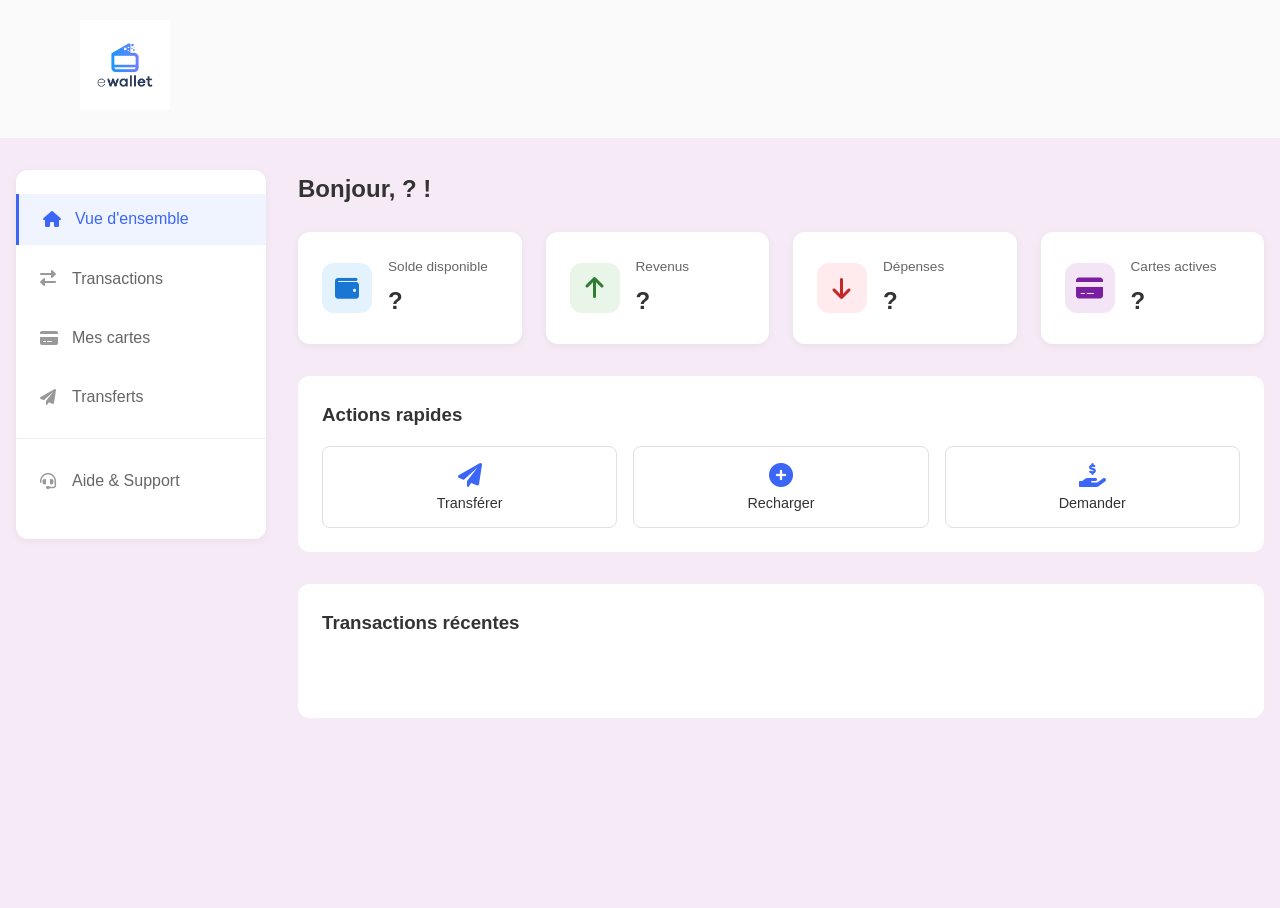
==== src/views/dashboard.html @ 135e68b3 "Initial commit" ====
<!DOCTYPE html>
<html lang="fr">
<head>
  <meta charset="UTF-8">
  <meta name="viewport" content="width=device-width, initial-scale=1.0">
  <title>E-Wallet | Tableau de bord</title>
  <link rel="stylesheet" href="/src/css/styles.css">
  <link rel="stylesheet" href="https://cdnjs.cloudflare.com/ajax/libs/font-awesome/6.0.0/css/all.min.css">
</head>
<body>
  <!-- Header avec navigation spécifique au dashboard -->
<header>
    <nav class="navbar">
      <a href="/src/views/index.html" class="logo">
        <img src="/assets/e-wallet-logo.avif" alt="Logo E-Wallet">
      </a>
      <ul class="nav-links">
      </ul>
    </nav>
  </header>

  <!-- Main Dashboard -->
  <main class="dashboard-main">
    <div class="dashboard-container">
      
      <!-- Sidebar Navigation -->
      <aside class="dashboard-sidebar">
        <nav class="sidebar-nav">
          <ul>
            <li class="active">
              <a href="#overview">
                <i class="fas fa-home"></i>
                <span>Vue d'ensemble</span>
              </a>
            </li>
            <li>
              <a href="#transactions">
                <i class="fas fa-exchange-alt"></i>
                <span>Transactions</span>
              </a>
            </li>
            <li>
              <a href="#cards">
                <i class="fas fa-credit-card"></i>
                <span>Mes cartes</span>
              </a>
            </li>
            <li>
              <a href="#transfers">
                <i class="fas fa-paper-plane"></i>
                <span>Transferts</span>
              </a>
            </li>
            <li class="separator"></li>
            <li>
              <a href="#support">
                <i class="fas fa-headset"></i>
                <span>Aide & Support</span>
              </a>
            </li>
          </ul>
        </nav>
      </aside>

      <!-- Main Content Area -->
      <div class="dashboard-content">
        
        <!-- Vue d'ensemble (Overview) -->
        <section id="overview" class="dashboard-section active">
          <div class="section-header">
            <h2>Bonjour, <span id="greetingName"> ? </span> !</h2>
            <p class="date-display" id="currentDate"></p>
          </div>

          <!-- Cartes de résumé -->
          <div class="summary-cards">
            <div class="summary-card">
              <div class="card-icon blue">
                <i class="fas fa-wallet"></i>
              </div>
              <div class="card-details">
                <span class="card-label">Solde disponible</span>
                <span class="card-value" id="availableBalance">? </span>
              </div>
            </div>

            <div class="summary-card">
              <div class="card-icon green">
                <i class="fas fa-arrow-up"></i>
              </div>
              <div class="card-details">
                <span class="card-label">Revenus </span>
                <span class="card-value" id="monthlyIncome">?</span>
              </div>
            </div>

            <div class="summary-card">
              <div class="card-icon red">
                <i class="fas fa-arrow-down"></i>
              </div>
              <div class="card-details">
                <span class="card-label">Dépenses </span>
                <span class="card-value" id="monthlyExpenses">?</span>
              </div>
            </div>

            <div class="summary-card">
              <div class="card-icon purple">
                <i class="fas fa-credit-card"></i>
              </div>
              <div class="card-details">
                <span class="card-label">Cartes actives</span>
                <span class="card-value" id="activeCards">?</span>
              </div>
            </div>
          </div>

          <!-- Actions rapides -->
          <div class="quick-actions">
            <h3>Actions rapides</h3>
            <div class="action-buttons">
              <button class="action-btn" id="quickTransfer">
                <i class="fas fa-paper-plane"></i>
                <span>Transférer</span>
              </button>
              <button class="action-btn" id="quickTopup">
                <i class="fas fa-plus-circle"></i>
                <span>Recharger</span>
              </button>
              <button class="action-btn" id="quickRequest">
                <i class="fas fa-hand-holding-usd"></i>
                <span>Demander</span>
              </button>
            </div>
          </div>
          <!-- Transactions récentes -->
          <div class="recent-transactions">
            <div class="section-header">
              <h3>Transactions récentes</h3>
            </div>
            <div class="transactions-list" id="recentTransactionsList">
              <!-- Les transactions seront chargées dynamiquement -->
              <div class="transaction-item">
              </div>
            </div>
          </div>
        </section>

        <!-- Section Cartes -->
        <section id="cards" class="dashboard-section">
          <div class="section-header">
            <h2>Mes cartes</h2>
            <button class="btn btn-secondary" id="addCardBtn">
              <i class="fas fa-plus"></i> Ajouter une carte
            </button>
          </div>
          
          <div class="cards-grid" id="cardsGrid">
            <div class="card-item">
              <div class="card-preview visa">
                <div class="card-chip"></div>
                <div class="card-number">?</div>
                <div class="card-holder">?</div>
                <div class="card-expiry">?</div>
                <div class="card-type">?</div>
              </div>
              <div class="card-actions">
                <button class="card-action" title="Définir par défaut">
                  <i class="fas fa-star"></i>
                </button>
                <button class="card-action" title="Geler la carte">
                  <i class="fas fa-snowflake"></i>
                </button>
                <button class="card-action" title="Supprimer">
                  <i class="fas fa-trash"></i>
                </button>
              </div>
            </div>
          </div>
        </section>

<div>
        <!-- Section Transferts (masquée par défaut) -->
<section id="transfer-section" class="transfer-section hidden">
  <div class="section-header">
    <h2>Effectuer un transfert</h2>
    <button class="btn btn-close" id="closeTransferBtn">
      <i class="fas fa-times"></i>
    </button>
  </div>
  
  <div class="transfer-container">
    <!-- Formulaire de transfert -->
    <form id="transferForm" class="transfer-form">
      <!-- Sélection du bénéficiaire -->
      <div class="form-group">
        <label for="beneficiary">
          <i class="fas fa-user"></i> Bénéficiaire
        </label>
        <select id="beneficiary" name="beneficiary" required>
          <option value="" disabled selected>Choisir un bénéficiaire</option>
          <option value="1">?</option>
         
        </select>
      </div>

      <!-- Sélection de la carte source -->
      <div class="form-group">
        <label for="sourceCard">
          <i class="fas fa-credit-card"></i> Depuis ma carte
        </label>
        <select id="sourceCard" name="sourceCard" required>
          <option value="" disabled selected>Sélectionner une carte</option>
          <option value="visa-4242">?</option>
        </select>
      </div>

      <!-- Montant du transfert -->
      <div class="form-group">
        <label for="amount">
          <i class="fas fa-euro-sign"></i> Montant
        </label>
        <div class="amount-input">
          <input type="number" id="amount" name="amount" min="1" step="0.01" placeholder="0.00" required>
          <span class="currency">MAD</span>
        </div>
      </div>

      <!-- Options supplémentaires -->
      <div class="form-options">
        <div class="checkbox-group">
          <input type="checkbox" id="saveBeneficiary" name="saveBeneficiary">
          <label for="saveBeneficiary">Enregistrer ce bénéficiaire</label>
        </div>
        
        <div class="checkbox-group">
          <input type="checkbox" id="instantTransfer" name="instantTransfer">
          <label for="instantTransfer">Transfert instantané <span class="fee-badge">+13.4 MAD</span></label>
        </div>
      </div>
      <!-- Boutons d'action -->
      <div class="form-actions">
        <button type="button" class="btn btn-secondary" id="cancelTransferBtn">
          Annuler
        </button>
        <button type="submit" class="btn btn-primary" id="submitTransferBtn">
          <i class="fas fa-paper-plane"></i> Transférer
        </button>
      </div>
    </form>
    </div>
  <!-- Footer -->
  <footer>
    <p>&copy; 2026 E-Wallet. Tous droits réservés.</p>
  </footer>

  <script type="module" src="/src/controllers/dashboard.js"></script>
</body>
</html>
---- src/css/styles.css ----
/* =====================
   RESET
===================== */
* {
  margin: 0;
  padding: 0;
  box-sizing: border-box;
}

/* =====================
   GLOBAL
===================== */
body {
  font-family: 'Inter', sans-serif;
  background: linear-gradient(to right, #f9dcee, #efdcf2);
  color: #333;
  line-height: 1.6;
}

/* =====================
   HEADER / NAVBAR
===================== */
header {
  background: #fbfafa;
  box-shadow: 0 2px 8px rgba(235, 185, 224, 0.05);
}

.navbar {
  max-width: 1200px;
  margin: auto;
  display: flex;
  justify-content: space-between;
  align-items: center;
  padding: 20px 40px;
}

.navbar .logo img {
  height: 90px;
}

.nav-links {
  list-style: none;
  display: flex;
  gap: 30px;
}

.nav-links a {
  text-decoration: none;
  color: #666;
  font-weight: 500;
  transition: color 0.3s, transform 0.2s;
}

.nav-links a:hover {
  color: #3b66f6;
  transform: translateY(-2px);
}

/* =====================
   HERO SECTION
===================== */
.hero {
  display: flex;
  align-items: center;
  justify-content: space-between;
  max-width: 1200px;
  margin: 50px auto;
  padding: 0 40px;
  gap: 40px;
}

.hero-content {
  max-width: 600px;
}

.hero-content h1 {
  font-size: 3.5rem;
  margin-bottom: 20px;
  color: #1e2a78;
}

.hero-content p {
  font-size: 1.1rem;
  color: #555;
  margin-bottom: 30px;
}

/* =====================
   BUTTONS (GLOBAL)
===================== */
.buttons {
  display: flex;
  gap: 20px;
}

.btn {
  text-decoration: none;
  display: inline-block;
  padding: 12px 30px;
  border-radius: 12px;
  font-weight: 600;
  cursor: pointer;
  transition: all 0.3s ease;
  border: none;
}

.btn-primary {
  background: linear-gradient(135deg, #6a7cff, #5f6fff);
  color: #fff;
}

.btn-primary:hover {
  transform: translateY(-2px);
  box-shadow: 0 10px 25px rgba(95, 111, 255, 0.35);
}

.btn-primary:active {
  transform: scale(0.98);
}

.btn-secondary {
  border: 2px solid #3b66f6;
  color: #3b66f6;
  background: transparent;
}

.btn-secondary:hover {
  background-color: #3b66f6;
  color: #fff;
}

/* =====================
   HERO IMAGE
===================== */
.hero-image img {
  max-width: 500px;
  border-radius: 25px;
  box-shadow: 0 20px 40px rgba(0,0,0,0.1);
  transition: transform 0.3s;
}

.hero-image img:hover {
  transform: scale(1.05);
}

/* =====================
   LOGIN FORM (MODERNE)
===================== */
.login-form {
  display: flex;
  flex-direction: column;
  gap: 20px;
}

/* INPUT GROUP */
.input-group {
  position: relative;
}

/* INPUT */
.input-group input {
  width: 100%;
  padding: 14px 18px;
  border-radius: 14px;
  border: 1px solid #ddd;
  background: #f9faff;
  font-size: 0.95rem;
  transition: all 0.3s ease;
}

/* INPUT FOCUS */
.input-group input:focus {
  outline: none;
  border-color: #5f6fff;
  box-shadow: 0 0 0 4px rgba(95, 111, 255, 0.18);
  background: #ffffff;
}

/* PLACEHOLDER */
.input-group input::placeholder {
  color: #999;
  font-weight: 500;
}

/* TOGGLE PASSWORD */
.toggle-password {
  position: absolute;
  right: 16px;
  top: 50%;
  transform: translateY(-50%);
  cursor: pointer;
  opacity: 0.6;
  font-size: 1rem;
}

/* =====================
   FOOTER
===================== */
footer {
  text-align: center;
  padding: 30px;
  color: #999;
  font-size: 0.9rem;
  border-top: 1px solid #eee;
}

/* =====================
   RESPONSIVE
===================== */
@media (max-width: 1024px) {
  .hero {
    flex-direction: column-reverse;
    text-align: center;
  }

  .hero-image img {
    max-width: 350px;
    margin-bottom: 30px;
  }

  .buttons {
    justify-content: center;
  }
}

@media (max-width: 600px) {
  .navbar {
    flex-direction: column;
    gap: 20px;
  }

  .nav-links {
    flex-direction: column;
    gap: 15px;
  }

  .hero-content h1 {
    font-size: 2.5rem;
  }
}

#result {
  font-weight: bold;
  text-align: center;
}

.wallet-hero {
  display: flex;
  flex-direction: column;
  align-items: center;
  padding: 40px 20px;
  gap: 30px;
}

.wallet-actions {
  display: flex;
  flex-wrap: wrap;
  gap: 20px;
  justify-content: center;
  width: 100%;
}

.card {
  background: #f9faff;
  padding: 20px;
  border-radius: 14px;
  box-shadow: 0 4px 8px rgba(0,0,0,0.1);
  min-width: 200px;
  text-align: center;
}

.card h2 {
  margin-bottom: 10px;
  color: #333;
}

#balance {
  font-size: 1.5rem;
  font-weight: 600;
}

#transactions {
  list-style: none;
  padding: 0;
}

#transactions li {
  background: #fff;
  margin: 5px 0;
  padding: 8px 10px;
  border-radius: 8px;
  border: 1px solid #ddd;
}

/* Dashboard Styles */
.dashboard-nav {
  display: flex;
  justify-content: space-between;
  align-items: center;
  padding: 1rem 5%;
  background: white;
  box-shadow: 0 2px 10px rgba(0,0,0,0.1);
}

.user-menu {
  display: flex;
  align-items: center;
  gap: 1rem;
  position: relative;
}

.user-info {
  text-align: right;
}

.user-name {
  display: block;
  font-weight: 600;
  color: #333;
}

.user-balance {
  font-size: 0.9rem;
  color: #3b66f6;
  font-weight: 500;
}

.user-avatar img {
  width: 40px;
  height: 40px;
  border-radius: 50%;
  object-fit: cover;
}

.dropdown-toggle {
  background: none;
  border: none;
  cursor: pointer;
  color: #666;
}

.dropdown-menu {
  position: absolute;
  top: 100%;
  right: 0;
  background: white;
  border-radius: 8px;
  box-shadow: 0 4px 15px rgba(0,0,0,0.15);
  display: none;
  flex-direction: column;
  min-width: 180px;
  z-index: 1000;
}

.dropdown-menu.show {
  display: flex;
}

.dropdown-menu a {
  padding: 12px 16px;
  text-decoration: none;
  color: #333;
  display: flex;
  align-items: center;
  gap: 10px;
  transition: background 0.3s;
}

.dropdown-menu a:hover {
  background: #f5f5f5;
}

/* Dashboard Main Layout */
.dashboard-main {
  background: #f6eaf7;
  min-height: calc(100vh - 70px - 60px);
}

.dashboard-container {
  display: flex;
  max-width: 1400px;
  margin: 0 auto;
  padding: 2rem 1rem;
  gap: 2rem;
}

/* Sidebar */
.dashboard-sidebar {
  width: 250px;
  background: white;
  border-radius: 12px;
  padding: 1.5rem 0;
  box-shadow: 0 2px 8px rgba(0,0,0,0.05);
  height: fit-content;
  position: sticky;
  top: 90px;
}

.sidebar-nav ul {
  list-style: none;
  padding: 0;
  margin: 0;
}

.sidebar-nav li {
  margin-bottom: 0.5rem;
}

.sidebar-nav a {
  display: flex;
  align-items: center;
  gap: 12px;
  padding: 0.8rem 1.5rem;
  text-decoration: none;
  color: #666;
  transition: all 0.3s;
}

.sidebar-nav a i {
  width: 20px;
  color: #999;
}

.sidebar-nav li.active a,
.sidebar-nav a:hover {
  background: #f0f4ff;
  color: #3b66f6;
  border-left: 3px solid #3b66f6;
}

.sidebar-nav li.active i,
.sidebar-nav a:hover i {
  color: #3b66f6;
}

.sidebar-nav .separator {
  height: 1px;
  background: #eee;
  margin: 1rem 0;
}

/* Main Content */
.dashboard-content {
  flex: 1;
  min-width: 0;
}

.dashboard-section {
  display: none;
  animation: fadeIn 0.3s;
}

.dashboard-section.active {
  display: block;
}

@keyframes fadeIn {
  from { opacity: 0; transform: translateY(10px); }
  to { opacity: 1; transform: translateY(0); }
}

.section-header {
  display: flex;
  justify-content: space-between;
  align-items: center;
  margin-bottom: 1.5rem;
}

.section-header h2 {
  margin: 0;
  color: #333;
}

.date-display {
  color: #666;
  font-size: 0.95rem;
}

/* Summary Cards */
.summary-cards {
  display: grid;
  grid-template-columns: repeat(4, 1fr);
  gap: 1.5rem;
  margin-bottom: 2rem;
}

.summary-card {
  background: white;
  border-radius: 12px;
  padding: 1.5rem;
  display: flex;
  align-items: center;
  gap: 1rem;
  box-shadow: 0 2px 8px rgba(0,0,0,0.05);
  transition: transform 0.3s;
}

.summary-card:hover {
  transform: translateY(-5px);
  box-shadow: 0 5px 15px rgba(0,0,0,0.1);
}

.card-icon {
  width: 50px;
  height: 50px;
  border-radius: 12px;
  display: flex;
  align-items: center;
  justify-content: center;
  font-size: 1.5rem;
}

.card-icon.blue { background: #e3f2fd; color: #1976d2; }
.card-icon.green { background: #e8f5e8; color: #2e7d32; }
.card-icon.red { background: #ffebee; color: #c62828; }
.card-icon.purple { background: #f3e5f5; color: #7b1fa2; }

.card-details {
  display: flex;
  flex-direction: column;
}

.card-label {
  font-size: 0.85rem;
  color: #666;
  margin-bottom: 4px;
}

.card-value {
  font-size: 1.5rem;
  font-weight: 600;
  color: #333;
}

/* Quick Actions */
.quick-actions {
  background: white;
  border-radius: 12px;
  padding: 1.5rem;
  margin-bottom: 2rem;
}

.quick-actions h3 {
  margin: 0 0 1rem 0;
  color: #333;
}

.action-buttons {
  display: flex;
  gap: 1rem;
}

.action-btn {
  flex: 1;
  display: flex;
  flex-direction: column;
  align-items: center;
  gap: 0.5rem;
  padding: 1rem;
  border: 1px solid #e0e0e0;
  border-radius: 8px;
  background: white;
  cursor: pointer;
  transition: all 0.3s;
}

.action-btn i {
  font-size: 1.5rem;
  color: #3b66f6;
}

.action-btn span {
  font-size: 0.9rem;
  color: #333;
}

.action-btn:hover {
  background: #f0f4ff;
  border-color: #3b66f6;
}

/* Recent Transactions */
.recent-transactions {
  background: white;
  border-radius: 12px;
  padding: 1.5rem;
}

.view-all {
  text-decoration: none;
  color: #3b66f6;
  font-weight: 500;
  display: flex;
  align-items: center;
  gap: 5px;
}

.transactions-list {
  margin-top: 1rem;
}

.transaction-item {
  display: flex;
  align-items: center;
  gap: 1rem;
  padding: 1rem 0;
  border-bottom: 1px solid #f0f0f0;
}

.transaction-item:last-child {
  border-bottom: none;
}

.transaction-icon {
  width: 40px;
  height: 40px;
  border-radius: 50%;
  display: flex;
  align-items: center;
  justify-content: center;
}

.transaction-icon.debit {
  background: #ffebee;
  color: #c62828;
}

.transaction-icon.credit {
  background: #e8f5e8;
  color: #2e7d32;
}

.transaction-details {
  flex: 1;
}

.transaction-name {
  display: block;
  font-weight: 500;
  color: #333;
}

.transaction-date {
  font-size: 0.85rem;
  color: #666;
}

.transaction-amount {
  font-weight: 600;
  font-size: 1.1rem;
}

.transaction-amount.debit {
  color: #c62828;
}

.transaction-amount.credit {
  color: #2e7d32;
}

/* Cards Grid */
.cards-grid {
  display: grid;
  grid-template-columns: repeat(auto-fill, minmax(300px, 1fr));
  gap: 1.5rem;
  margin-top: 1.5rem;
}

.card-item {
  background: white;
  border-radius: 12px;
  padding: 1.5rem;
  box-shadow: 0 2px 8px rgba(0,0,0,0.05);
}

.card-preview {
  background: linear-gradient(135deg, #667eea 0%, #764ba2 100%);
  border-radius: 12px;
  padding: 1.5rem;
  color: white;
  position: relative;
  min-height: 160px;
  display: flex;
  flex-direction: column;
  justify-content: flex-end;
  margin-bottom: 1rem;
}

.card-preview.visa {
  background: linear-gradient(135deg, #1a1f71 0%, #0d47a1 100%);
}

.card-preview.mastercard {
  background: linear-gradient(135deg, #ff5f00 0%, #f79e1b 100%);
}

.card-chip {
  position: absolute;
  top: 20px;
  left: 20px;
  width: 40px;
  height: 30px;
  background: linear-gradient(45deg, #ffd700, #ffb347);
  border-radius: 5px;
}

.card-number {
  font-size: 1.1rem;
  letter-spacing: 2px;
  margin-bottom: 10px;
}

.card-holder {
  font-size: 0.8rem;
  opacity: 0.9;
  text-transform: uppercase;
}

.card-expiry {
  position: absolute;
  bottom: 20px;
  right: 20px;
  font-size: 0.8rem;
}

.card-type {
  position: absolute;
  top: 20px;
  right: 20px;
  font-size: 0.9rem;
  font-weight: 600;
}

.card-actions {
  display: flex;
  justify-content: flex-end;
  gap: 0.5rem;
}

.card-action {
  width: 35px;
  height: 35px;
  border-radius: 50%;
  border: none;
  background: #f5f5f5;
  color: #666;
  cursor: pointer;
  transition: all 0.3s;
}

.card-action:hover {
  background: #3b66f6;
  color: white;
}

/* Transfer Form */
.transfer-container {
  display: grid;
  grid-template-columns: 2fr 1fr;
  gap: 2rem;
  margin-top: 1.5rem;
}

.transfer-form {
  background: white;
  border-radius: 12px;
  padding: 2rem;
  box-shadow: 0 2px 8px rgba(0,0,0,0.05);
}

.form-group {
  margin-bottom: 1.5rem;
}

.form-group label {
  display: block;
  margin-bottom: 0.5rem;
  color: #333;
  font-weight: 500;
}

.form-group select,
.form-group input {
  width: 100%;
  padding: 0.8rem;
  border: 1px solid #e0e0e0;
  border-radius: 8px;
  font-size: 1rem;
}

.form-group select:focus,
.form-group input:focus {
  outline: none;
  border-color: #3b66f6;
}

.btn-block {
  width: 100%;
  padding: 1rem;
}

.transfer-info {
  background: white;
  border-radius: 12px;
  padding: 1.5rem;
  box-shadow: 0 2px 8px rgba(0,0,0,0.05);
  height: fit-content;
}

.info-card h4 {
  margin: 0 0 1rem 0;
  color: #333;
}

.info-card p {
  color: #666;
  margin-bottom: 0.5rem;
  font-size: 0.95rem;
}

/* Modal */
.modal {
  display: none;
  position: fixed;
  top: 0;
  left: 0;
  width: 100%;
  height: 100%;
  background: rgba(0,0,0,0.5);
  z-index: 1000;
}

.modal.show {
  display: flex;
  align-items: center;
  justify-content: center;
}

.modal-content {
  background: white;
  border-radius: 12px;
  width: 90%;
  max-width: 500px;
  max-height: 90vh;
  overflow-y: auto;
}

.modal-header {
  display: flex;
  justify-content: space-between;
  align-items: center;
  padding: 1.5rem;
  border-bottom: 1px solid #e0e0e0;
}

.modal-header h3 {
  margin: 0;
  color: #333;
}

.modal-close {
  background: none;
  border: none;
  font-size: 1.5rem;
  cursor: pointer;
  color: #666;
}

.modal-body {
  padding: 1.5rem;
}

.modal-footer {
  padding: 1.5rem;
  border-top: 1px solid #e0e0e0;
  display: flex;
  justify-content: flex-end;
  gap: 1rem;
}

/* =====================
   TRANSFER SECTION (HIDDEN/SHOW)
===================== */
.hidden {
  display: none !important;
}

.transfer-section {
  position: fixed;
  top: 50%;
  left: 50%;
  transform: translate(-50%, -50%);
  width: 90%;
  max-width: 600px;
  max-height: 90vh;
  overflow-y: auto;
  background: white;
  border-radius: 20px;
  box-shadow: 0 20px 40px rgba(0,0,0,0.2);
  z-index: 1000;
  padding: 2rem;
}

.transfer-section .section-header {
  display: flex;
  justify-content: space-between;
  align-items: center;
  margin-bottom: 2rem;
}

.btn-close {
  background: none;
  border: none;
  font-size: 1.5rem;
  cursor: pointer;
  color: #666;
}

.btn-close:hover {
  color: #333;
}

.transfer-form {
  display: flex;
  flex-direction: column;
  gap: 1.5rem;
}

.form-group {
  display: flex;
  flex-direction: column;
  gap: 0.5rem;
}

.form-group label {
  font-weight: 600;
  color: #555;
  font-size: 0.95rem;
}

.form-group label i {
  margin-right: 0.5rem;
  color: #4CAF50;
}

.form-group select,
.form-group input,
.form-group textarea {
  padding: 0.75rem;
  border: 2px solid #e0e0e0;
  border-radius: 10px;
  font-size: 1rem;
  transition: border-color 0.3s;
}

.form-group select:focus,
.form-group input:focus,
.form-group textarea:focus {
  outline: none;
  border-color: #4CAF50;
}

.amount-input {
  position: relative;
  display: flex;
  align-items: center;
}

.amount-input input {
  flex: 1;
  padding-right: 80px;
}

.amount-input .currency {
  position: absolute;
  right: 10px;
  color: #666;
  font-weight: 600;
}

.form-options {
  display: flex;
  gap: 1rem;
  flex-wrap: wrap;
}

.checkbox-group {
  display: flex;
  align-items: center;
  gap: 0.5rem;
}

.checkbox-group input[type="checkbox"] {
  width: 18px;
  height: 18px;
  cursor: pointer;
}

.fee-badge {
  background: #f0f0f0;
  padding: 0.25rem 0.5rem;
  border-radius: 12px;
  font-size: 0.8rem;
  color: #666;
}

.transfer-summary {
  background: #f8f9fa;
  padding: 1.5rem;
  border-radius: 12px;
  margin: 1rem 0;
}

.transfer-summary h4 {
  margin-bottom: 1rem;
  color: #333;
}

.summary-row {
  display: flex;
  justify-content: space-between;
  padding: 0.5rem 0;
  color: #666;
}

.summary-row.total {
  border-top: 2px solid #ddd;
  margin-top: 0.5rem;
  padding-top: 1rem;
  font-weight: bold;
  color: #333;
}

.form-actions {
  display: flex;
  gap: 1rem;
  justify-content: flex-end;
}

.recent-beneficiaries {
  margin-top: 2rem;
  padding-top: 1rem;
  border-top: 2px solid #f0f0f0;
}

.recent-beneficiaries h4 {
  margin-bottom: 1rem;
  color: #666;
}

.beneficiaries-list {
  display: flex;
  gap: 1rem;
  flex-wrap: wrap;
}

.beneficiary-chip {
  display: flex;
  align-items: center;
  gap: 0.5rem;
  padding: 0.5rem 1rem;
  background: #f0f0f0;
  border-radius: 50px;
  cursor: pointer;
  transition: background 0.3s;
}

.beneficiary-chip:hover {
  background: #e0e0e0;
}

.beneficiary-avatar {
  width: 30px;
  height: 30px;
  background: #4CAF50;
  color: white;
  border-radius: 50%;
  display: flex;
  align-items: center;
  justify-content: center;
  font-weight: bold;
  font-size: 0.9rem;
}

/* Overlay pour l'arrière-plan */
.modal-overlay {
  position: fixed;
  top: 0;
  left: 0;
  right: 0;
  bottom: 0;
  background: rgba(0,0,0,0.5);
  z-index: 999;
}

/* Responsive */
@media (max-width: 1024px) {
  .summary-cards {
    grid-template-columns: repeat(2, 1fr);
  }
  
  .dashboard-container {
    flex-direction: column;
  }
  
  .dashboard-sidebar {
    width: 100%;
    position: static;
  }
}

@media (max-width: 768px) {
  .transfer-container {
    grid-template-columns: 1fr;
  }
  
  .action-buttons {
    flex-wrap: wrap;
  }
  
  .action-btn {
    min-width: calc(50% - 0.5rem);
  }
  
  .user-info {
    display: none;
  }
}
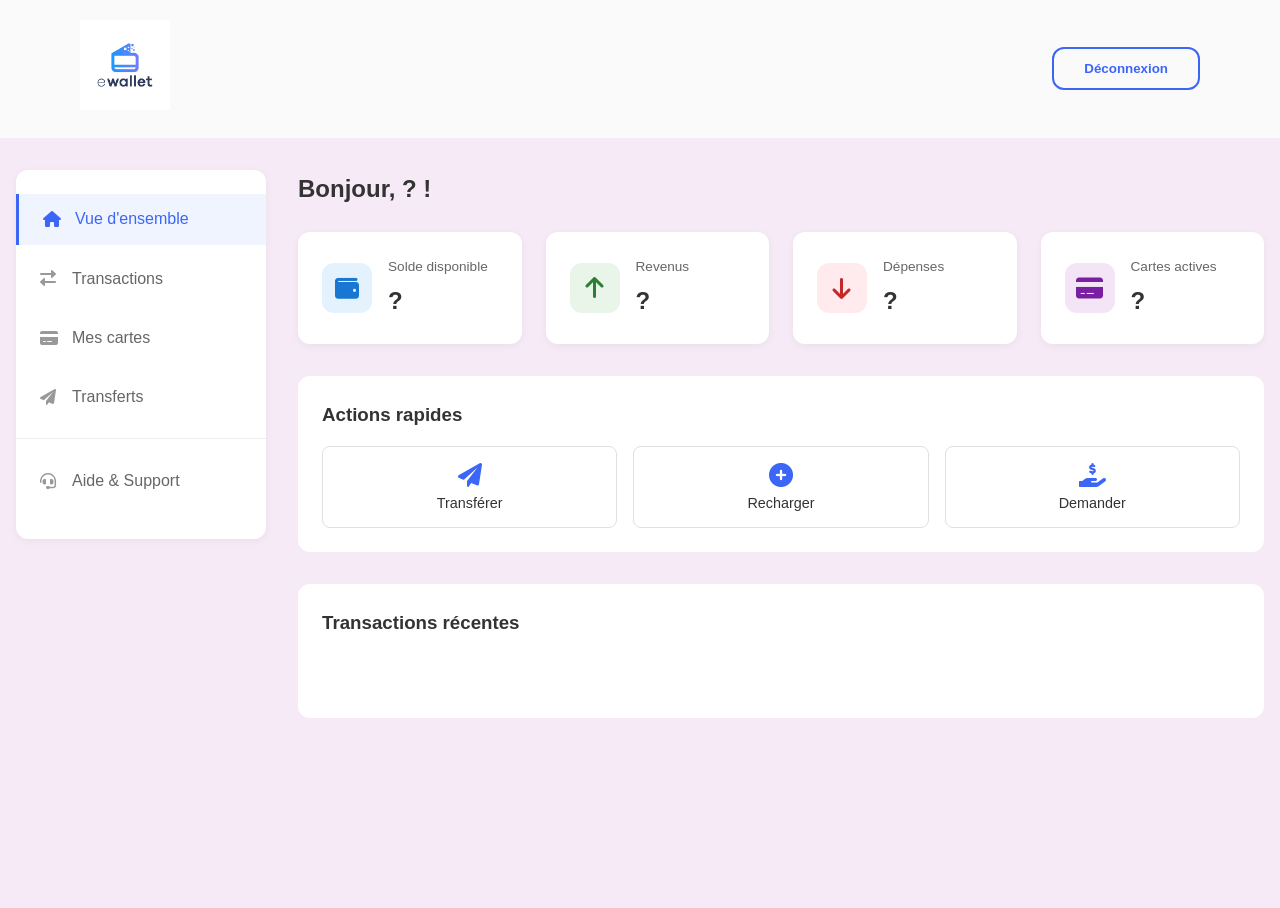
==== commit 13a7f44c: "cleaner code for dashboard.js" ====
--- a/src/views/dashboard.html
+++ b/src/views/dashboard.html
@@ -16,6 +16,7 @@
       </a>
       <ul class="nav-links">
       </ul>
+      <button id="logout" class="btn btn-secondary">Déconnexion</button>
     </nav>
   </header>
 
@@ -190,6 +191,7 @@
   </div>
   
   <div class="transfer-container">
+    <p id="transferMessage"></p>
     <!-- Formulaire de transfert -->
     <form id="transferForm" class="transfer-form">
       <!-- Sélection du bénéficiaire -->
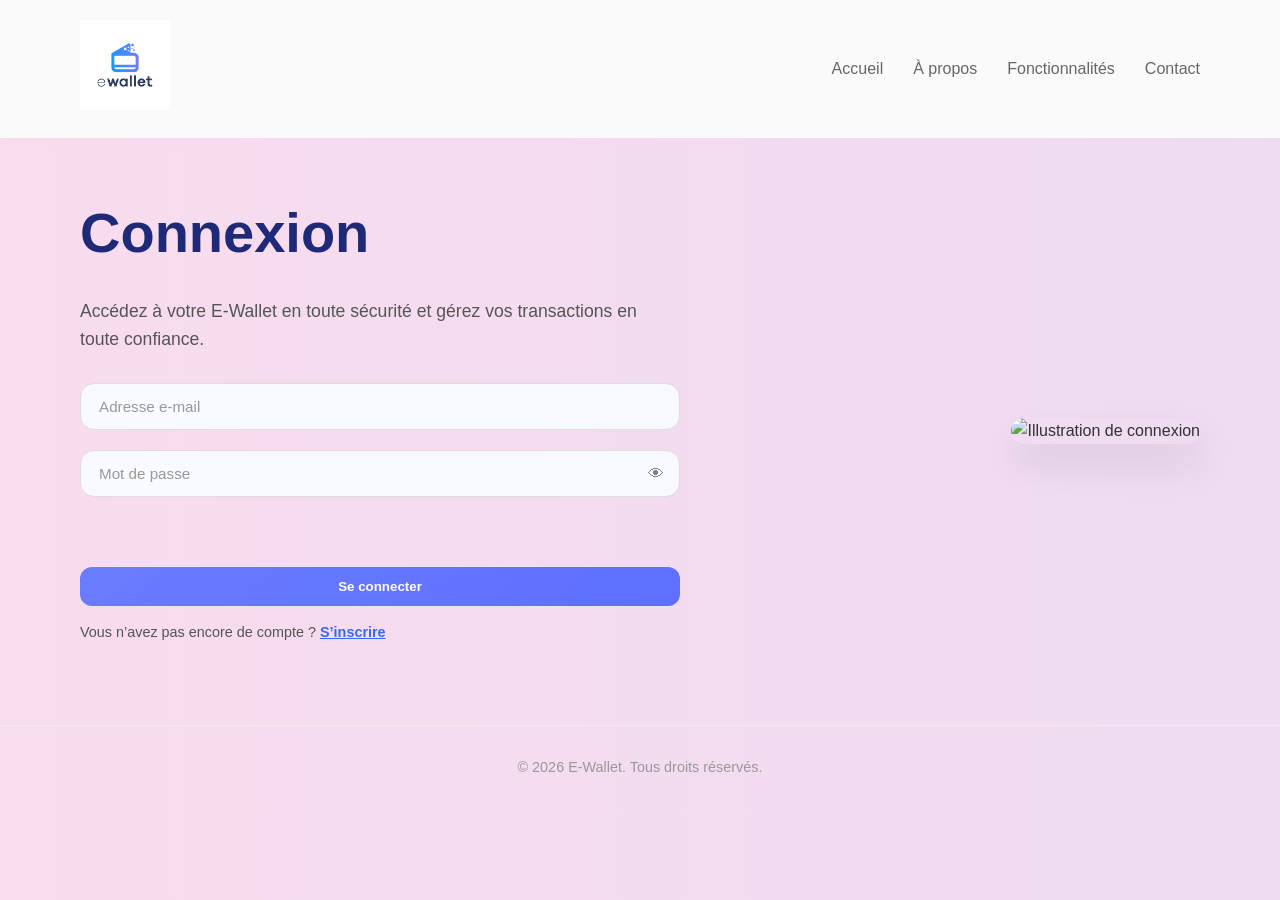
==== commit 5e314417: "final version for the transfer part" ====
--- a/src/views/dashboard.html
+++ b/src/views/dashboard.html
@@ -8,23 +8,19 @@
   <link rel="stylesheet" href="https://cdnjs.cloudflare.com/ajax/libs/font-awesome/6.0.0/css/all.min.css">
 </head>
 <body>
-  <!-- Header avec navigation spécifique au dashboard -->
-<header>
+  <header>
     <nav class="navbar">
       <a href="/src/views/index.html" class="logo">
         <img src="/assets/e-wallet-logo.avif" alt="Logo E-Wallet">
       </a>
-      <ul class="nav-links">
-      </ul>
+      <ul class="nav-links"></ul>
       <button id="logout" class="btn btn-secondary">Déconnexion</button>
     </nav>
   </header>
 
-  <!-- Main Dashboard -->
   <main class="dashboard-main">
     <div class="dashboard-container">
       
-      <!-- Sidebar Navigation -->
       <aside class="dashboard-sidebar">
         <nav class="sidebar-nav">
           <ul>
@@ -63,17 +59,14 @@
         </nav>
       </aside>
 
-      <!-- Main Content Area -->
       <div class="dashboard-content">
         
-        <!-- Vue d'ensemble (Overview) -->
         <section id="overview" class="dashboard-section active">
           <div class="section-header">
-            <h2>Bonjour, <span id="greetingName"> ? </span> !</h2>
+            <h2>Bonjour, <span id="greetingName">?</span> !</h2>
             <p class="date-display" id="currentDate"></p>
           </div>
 
-          <!-- Cartes de résumé -->
           <div class="summary-cards">
             <div class="summary-card">
               <div class="card-icon blue">
@@ -81,7 +74,7 @@
               </div>
               <div class="card-details">
                 <span class="card-label">Solde disponible</span>
-                <span class="card-value" id="availableBalance">? </span>
+                <span class="card-value" id="availableBalance">?</span>
               </div>
             </div>
 
@@ -90,7 +83,7 @@
                 <i class="fas fa-arrow-up"></i>
               </div>
               <div class="card-details">
-                <span class="card-label">Revenus </span>
+                <span class="card-label">Revenus</span>
                 <span class="card-value" id="monthlyIncome">?</span>
               </div>
             </div>
@@ -100,7 +93,7 @@
                 <i class="fas fa-arrow-down"></i>
               </div>
               <div class="card-details">
-                <span class="card-label">Dépenses </span>
+                <span class="card-label">Dépenses</span>
                 <span class="card-value" id="monthlyExpenses">?</span>
               </div>
             </div>
@@ -116,7 +109,6 @@
             </div>
           </div>
 
-          <!-- Actions rapides -->
           <div class="quick-actions">
             <h3>Actions rapides</h3>
             <div class="action-buttons">
@@ -134,20 +126,17 @@
               </button>
             </div>
           </div>
-          <!-- Transactions récentes -->
+
           <div class="recent-transactions">
             <div class="section-header">
               <h3>Transactions récentes</h3>
             </div>
             <div class="transactions-list" id="recentTransactionsList">
-              <!-- Les transactions seront chargées dynamiquement -->
-              <div class="transaction-item">
-              </div>
+              <div class="transaction-item"></div>
             </div>
           </div>
         </section>
 
-        <!-- Section Cartes -->
         <section id="cards" class="dashboard-section">
           <div class="section-header">
             <h2>Mes cartes</h2>
@@ -180,78 +169,74 @@
           </div>
         </section>
 
-<div>
-        <!-- Section Transferts (masquée par défaut) -->
-<section id="transfer-section" class="transfer-section hidden">
-  <div class="section-header">
-    <h2>Effectuer un transfert</h2>
-    <button class="btn btn-close" id="closeTransferBtn">
-      <i class="fas fa-times"></i>
-    </button>
-  </div>
+        <section id="transfer-section" class="transfer-section hidden">
+          <div class="section-header">
+            <h2>Effectuer un transfert</h2>
+            <button class="btn btn-close" id="closeTransferBtn">
+              <i class="fas fa-times"></i>
+            </button>
+          </div>
   
-  <div class="transfer-container">
-    <p id="transferMessage"></p>
-    <!-- Formulaire de transfert -->
-    <form id="transferForm" class="transfer-form">
-      <!-- Sélection du bénéficiaire -->
-      <div class="form-group">
-        <label for="beneficiary">
-          <i class="fas fa-user"></i> Bénéficiaire
-        </label>
-        <select id="beneficiary" name="beneficiary" required>
-          <option value="" disabled selected>Choisir un bénéficiaire</option>
-          <option value="1">?</option>
-         
-        </select>
+          <div class="transfer-container">
+            <p id="transferMessage"></p>
+
+            <form id="transferForm" class="transfer-form">
+              <div class="form-group">
+                <label for="beneficiary">
+                  <i class="fas fa-user"></i> Bénéficiaire
+                </label>
+                <select id="beneficiary" name="beneficiary" required>
+                  <option value="" disabled selected>Choisir un bénéficiaire</option>
+                </select>
+              </div>
+
+              <div class="form-group">
+                <label for="sourceCard">
+                  <i class="fas fa-credit-card"></i> Depuis ma carte
+                </label>
+                <select id="sourceCard" name="sourceCard" required>
+                  <option value="" disabled selected>Sélectionner une carte</option>
+                </select>
+              </div>
+
+              <div class="form-group">
+                <label for="amount">
+                  <i class="fas fa-euro-sign"></i> Montant
+                </label>
+                <div class="amount-input">
+                  <input type="number" id="amount" name="amount" min="1" step="0.01" placeholder="0.00" required>
+                  <span class="currency">MAD</span>
+                </div>
+              </div>
+
+              <div class="form-options">
+                <div class="checkbox-group">
+                  <input type="checkbox" id="saveBeneficiary" name="saveBeneficiary">
+                  <label for="saveBeneficiary">Enregistrer ce bénéficiaire</label>
+                </div>
+        
+                <div class="checkbox-group">
+                  <input type="checkbox" id="instantTransfer" name="instantTransfer">
+                  <label for="instantTransfer">Transfert instantané <span class="fee-badge">+13.4 MAD</span></label>
+                </div>
+              </div>
+
+              <div class="form-actions">
+                <button type="button" class="btn btn-secondary" id="cancelTransferBtn">
+                  Annuler
+                </button>
+                <button type="submit" class="btn btn-primary" id="submitTransferBtn">
+                  <i class="fas fa-paper-plane"></i> Transférer
+                </button>
+              </div>
+            </form>
+          </div>
+        </section>
+
       </div>
-
-      <!-- Sélection de la carte source -->
-      <div class="form-group">
-        <label for="sourceCard">
-          <i class="fas fa-credit-card"></i> Depuis ma carte
-        </label>
-        <select id="sourceCard" name="sourceCard" required>
-          <option value="" disabled selected>Sélectionner une carte</option>
-          <option value="visa-4242">?</option>
-        </select>
-      </div>
-
-      <!-- Montant du transfert -->
-      <div class="form-group">
-        <label for="amount">
-          <i class="fas fa-euro-sign"></i> Montant
-        </label>
-        <div class="amount-input">
-          <input type="number" id="amount" name="amount" min="1" step="0.01" placeholder="0.00" required>
-          <span class="currency">MAD</span>
-        </div>
-      </div>
-
-      <!-- Options supplémentaires -->
-      <div class="form-options">
-        <div class="checkbox-group">
-          <input type="checkbox" id="saveBeneficiary" name="saveBeneficiary">
-          <label for="saveBeneficiary">Enregistrer ce bénéficiaire</label>
-        </div>
-        
-        <div class="checkbox-group">
-          <input type="checkbox" id="instantTransfer" name="instantTransfer">
-          <label for="instantTransfer">Transfert instantané <span class="fee-badge">+13.4 MAD</span></label>
-        </div>
-      </div>
-      <!-- Boutons d'action -->
-      <div class="form-actions">
-        <button type="button" class="btn btn-secondary" id="cancelTransferBtn">
-          Annuler
-        </button>
-        <button type="submit" class="btn btn-primary" id="submitTransferBtn">
-          <i class="fas fa-paper-plane"></i> Transférer
-        </button>
-      </div>
-    </form>
     </div>
-  <!-- Footer -->
+  </main>
+
   <footer>
     <p>&copy; 2026 E-Wallet. Tous droits réservés.</p>
   </footer>
--- a/src/css/styles.css
+++ b/src/css/styles.css
@@ -1125,4 +1125,10 @@
   .user-info {
     display: none;
   }
+}
+
+#transferMessage {
+  margin-bottom: 1rem;
+  font-weight: 600;
+  text-align: center;
 }
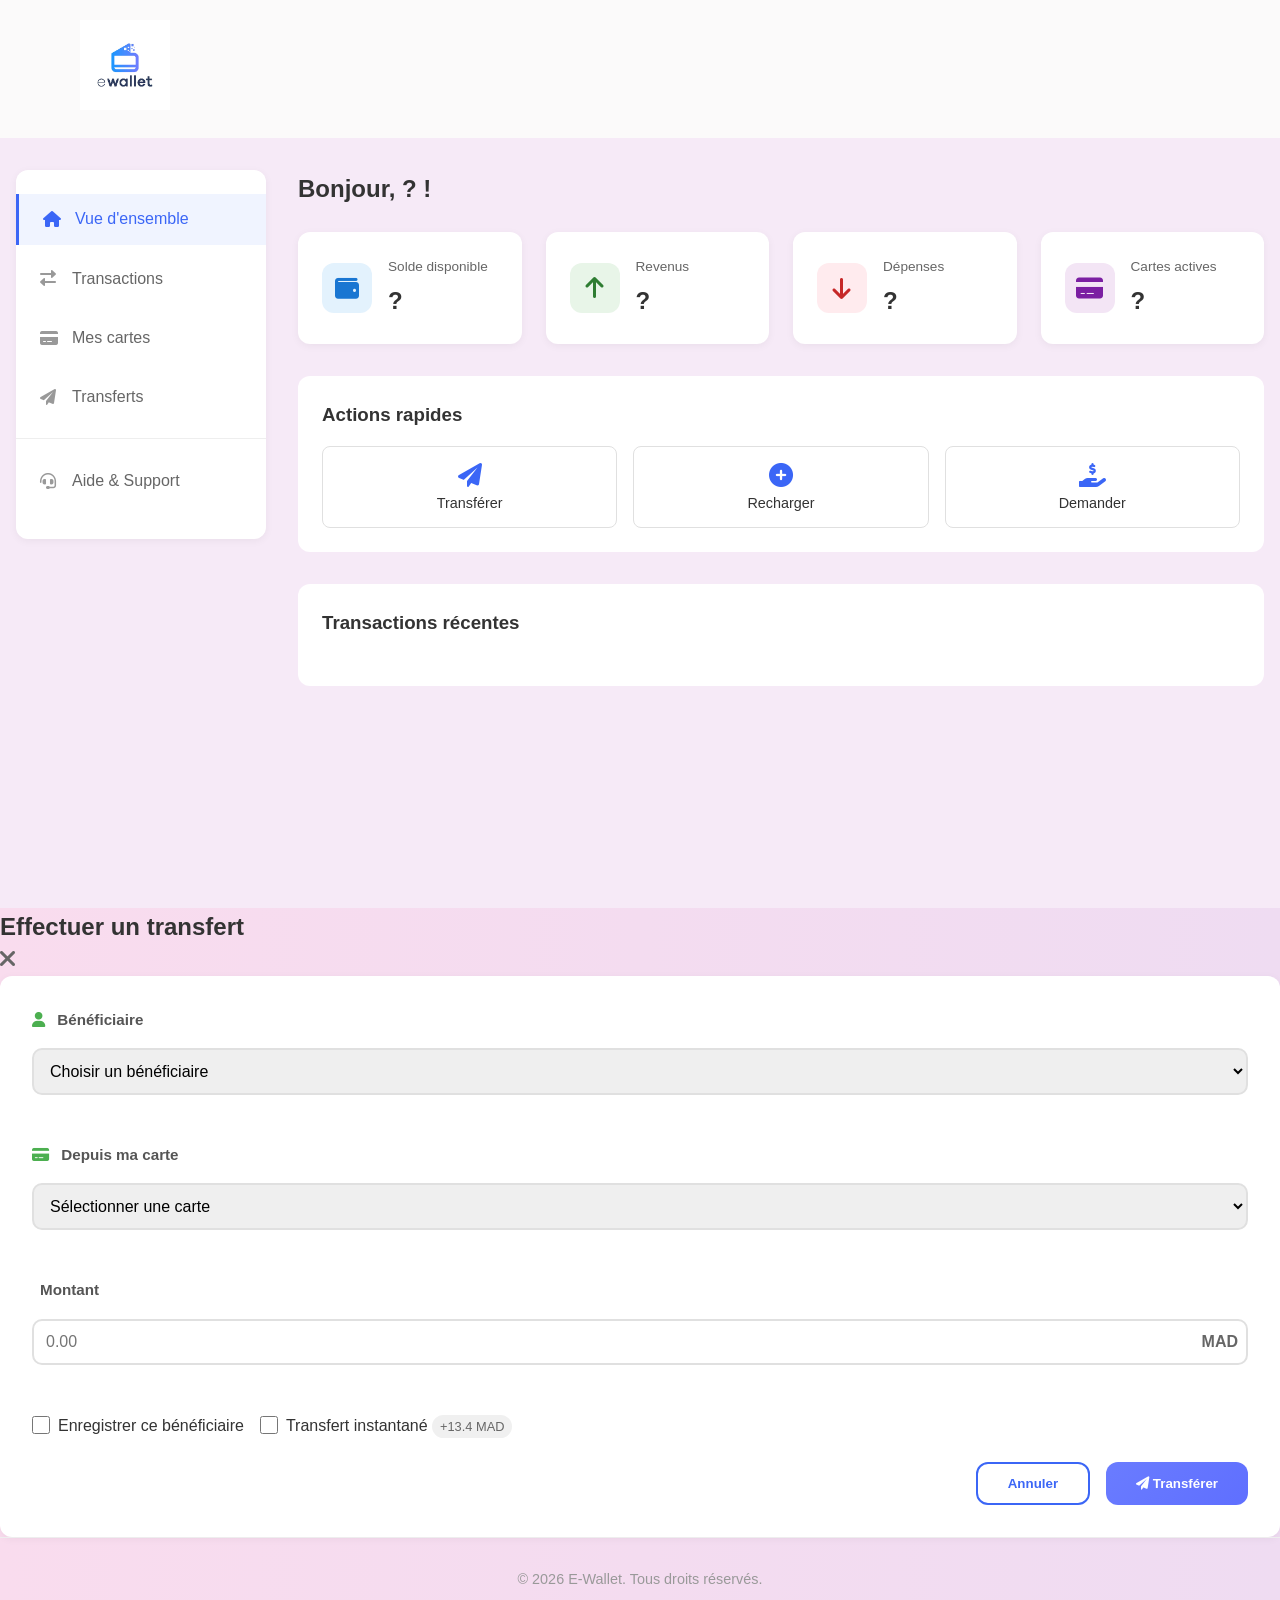
==== commit a34144d2: "Replace callback hell with Promises" ====
--- a/src/views/dashboard.html
+++ b/src/views/dashboard.html
@@ -4,17 +4,16 @@
   <meta charset="UTF-8">
   <meta name="viewport" content="width=device-width, initial-scale=1.0">
   <title>E-Wallet | Tableau de bord</title>
-  <link rel="stylesheet" href="/src/css/styles.css">
+  <link rel="stylesheet" href="../css/styles.css">
   <link rel="stylesheet" href="https://cdnjs.cloudflare.com/ajax/libs/font-awesome/6.0.0/css/all.min.css">
 </head>
 <body>
   <header>
     <nav class="navbar">
-      <a href="/src/views/index.html" class="logo">
-        <img src="/assets/e-wallet-logo.avif" alt="Logo E-Wallet">
+      <a href="/index.html" class="logo">
+        <img src="../../assets/e-wallet-logo.avif" alt="Logo E-Wallet">
       </a>
       <ul class="nav-links"></ul>
-      <button id="logout" class="btn btn-secondary">Déconnexion</button>
     </nav>
   </header>
 
@@ -112,35 +111,33 @@
           <div class="quick-actions">
             <h3>Actions rapides</h3>
             <div class="action-buttons">
-              <button class="action-btn" id="quickTransfer">
+              <button class="action-btn" id="quickTransfer" type="button">
                 <i class="fas fa-paper-plane"></i>
                 <span>Transférer</span>
               </button>
-              <button class="action-btn" id="quickTopup">
+              <button class="action-btn" id="quickTopup" type="button">
                 <i class="fas fa-plus-circle"></i>
                 <span>Recharger</span>
               </button>
-              <button class="action-btn" id="quickRequest">
+              <button class="action-btn" id="quickRequest" type="button">
                 <i class="fas fa-hand-holding-usd"></i>
                 <span>Demander</span>
               </button>
             </div>
           </div>
-
+          
           <div class="recent-transactions">
             <div class="section-header">
               <h3>Transactions récentes</h3>
             </div>
-            <div class="transactions-list" id="recentTransactionsList">
-              <div class="transaction-item"></div>
-            </div>
+            <div class="transactions-list" id="recentTransactionsList"></div>
           </div>
         </section>
 
         <section id="cards" class="dashboard-section">
           <div class="section-header">
             <h2>Mes cartes</h2>
-            <button class="btn btn-secondary" id="addCardBtn">
+            <button class="btn btn-secondary" id="addCardBtn" type="button">
               <i class="fas fa-plus"></i> Ajouter une carte
             </button>
           </div>
@@ -155,92 +152,92 @@
                 <div class="card-type">?</div>
               </div>
               <div class="card-actions">
-                <button class="card-action" title="Définir par défaut">
+                <button class="card-action" title="Définir par défaut" type="button">
                   <i class="fas fa-star"></i>
                 </button>
-                <button class="card-action" title="Geler la carte">
+                <button class="card-action" title="Geler la carte" type="button">
                   <i class="fas fa-snowflake"></i>
                 </button>
-                <button class="card-action" title="Supprimer">
+                <button class="card-action" title="Supprimer" type="button">
                   <i class="fas fa-trash"></i>
                 </button>
               </div>
             </div>
           </div>
         </section>
-
-        <section id="transfer-section" class="transfer-section hidden">
-          <div class="section-header">
-            <h2>Effectuer un transfert</h2>
-            <button class="btn btn-close" id="closeTransferBtn">
-              <i class="fas fa-times"></i>
-            </button>
-          </div>
-  
-          <div class="transfer-container">
-            <p id="transferMessage"></p>
-
-            <form id="transferForm" class="transfer-form">
-              <div class="form-group">
-                <label for="beneficiary">
-                  <i class="fas fa-user"></i> Bénéficiaire
-                </label>
-                <select id="beneficiary" name="beneficiary" required>
-                  <option value="" disabled selected>Choisir un bénéficiaire</option>
-                </select>
-              </div>
-
-              <div class="form-group">
-                <label for="sourceCard">
-                  <i class="fas fa-credit-card"></i> Depuis ma carte
-                </label>
-                <select id="sourceCard" name="sourceCard" required>
-                  <option value="" disabled selected>Sélectionner une carte</option>
-                </select>
-              </div>
-
-              <div class="form-group">
-                <label for="amount">
-                  <i class="fas fa-euro-sign"></i> Montant
-                </label>
-                <div class="amount-input">
-                  <input type="number" id="amount" name="amount" min="1" step="0.01" placeholder="0.00" required>
-                  <span class="currency">MAD</span>
-                </div>
-              </div>
-
-              <div class="form-options">
-                <div class="checkbox-group">
-                  <input type="checkbox" id="saveBeneficiary" name="saveBeneficiary">
-                  <label for="saveBeneficiary">Enregistrer ce bénéficiaire</label>
-                </div>
-        
-                <div class="checkbox-group">
-                  <input type="checkbox" id="instantTransfer" name="instantTransfer">
-                  <label for="instantTransfer">Transfert instantané <span class="fee-badge">+13.4 MAD</span></label>
-                </div>
-              </div>
-
-              <div class="form-actions">
-                <button type="button" class="btn btn-secondary" id="cancelTransferBtn">
-                  Annuler
-                </button>
-                <button type="submit" class="btn btn-primary" id="submitTransferBtn">
-                  <i class="fas fa-paper-plane"></i> Transférer
-                </button>
-              </div>
-            </form>
-          </div>
-        </section>
-
       </div>
     </div>
   </main>
 
+  <!-- Popup transfert -->
+  <div class="popup-overlay" id="transferPopup">
+    <div class="popup-content">
+      <div class="popup-header">
+        <h2>Effectuer un transfert</h2>
+        <button class="btn-close" id="closeTransferBtn" type="button">
+          <i class="fas fa-times"></i>
+        </button>
+      </div>
+
+      <div class="popup-body">
+        <form id="transferForm" class="transfer-form">
+          <div class="form-group">
+            <label for="beneficiary">
+              <i class="fas fa-user"></i> Bénéficiaire
+            </label>
+            <select id="beneficiary" name="beneficiary" required>
+              <option value="" disabled selected>Choisir un bénéficiaire</option>
+            </select>
+          </div>
+
+          <div class="form-group">
+            <label for="sourceCard">
+              <i class="fas fa-credit-card"></i> Depuis ma carte
+            </label>
+            <select id="sourceCard" name="sourceCard" required>
+              <option value="" disabled selected>Sélectionner une carte</option>
+            </select>
+          </div>
+
+          <div class="form-group">
+            <label for="amount">
+              <i></i> Montant
+            </label>
+            <div class="amount-input">
+              <input type="number" id="amount" name="amount" min="1" step="0.01" placeholder="0.00" required>
+              <span class="currency">MAD</span>
+            </div>
+          </div>
+
+          <div class="form-options">
+            <div class="checkbox-group">
+              <input type="checkbox" id="saveBeneficiary" name="saveBeneficiary">
+              <label for="saveBeneficiary">Enregistrer ce bénéficiaire</label>
+            </div>
+            
+            <div class="checkbox-group">
+              <input type="checkbox" id="instantTransfer" name="instantTransfer">
+              <label for="instantTransfer">Transfert instantané <span class="fee-badge">+13.4 MAD</span></label>
+            </div>
+          </div>
+          
+          <div class="form-actions">
+            <button type="button" class="btn btn-secondary" id="cancelTransferBtn">
+              Annuler
+            </button>
+            <button type="submit" class="btn btn-primary" id="submitTransferBtn">
+              <i class="fas fa-paper-plane"></i> Transférer
+            </button>
+          </div>
+        </form>
+      </div>
+    </div>
+  </div>
+
   <footer>
     <p>&copy; 2026 E-Wallet. Tous droits réservés.</p>
   </footer>
 
-  <script type="module" src="/src/controllers/dashboard.js"></script>
+  <script type="module" src="../controllers/dashboard.js"></script>
 </body>
 </html>
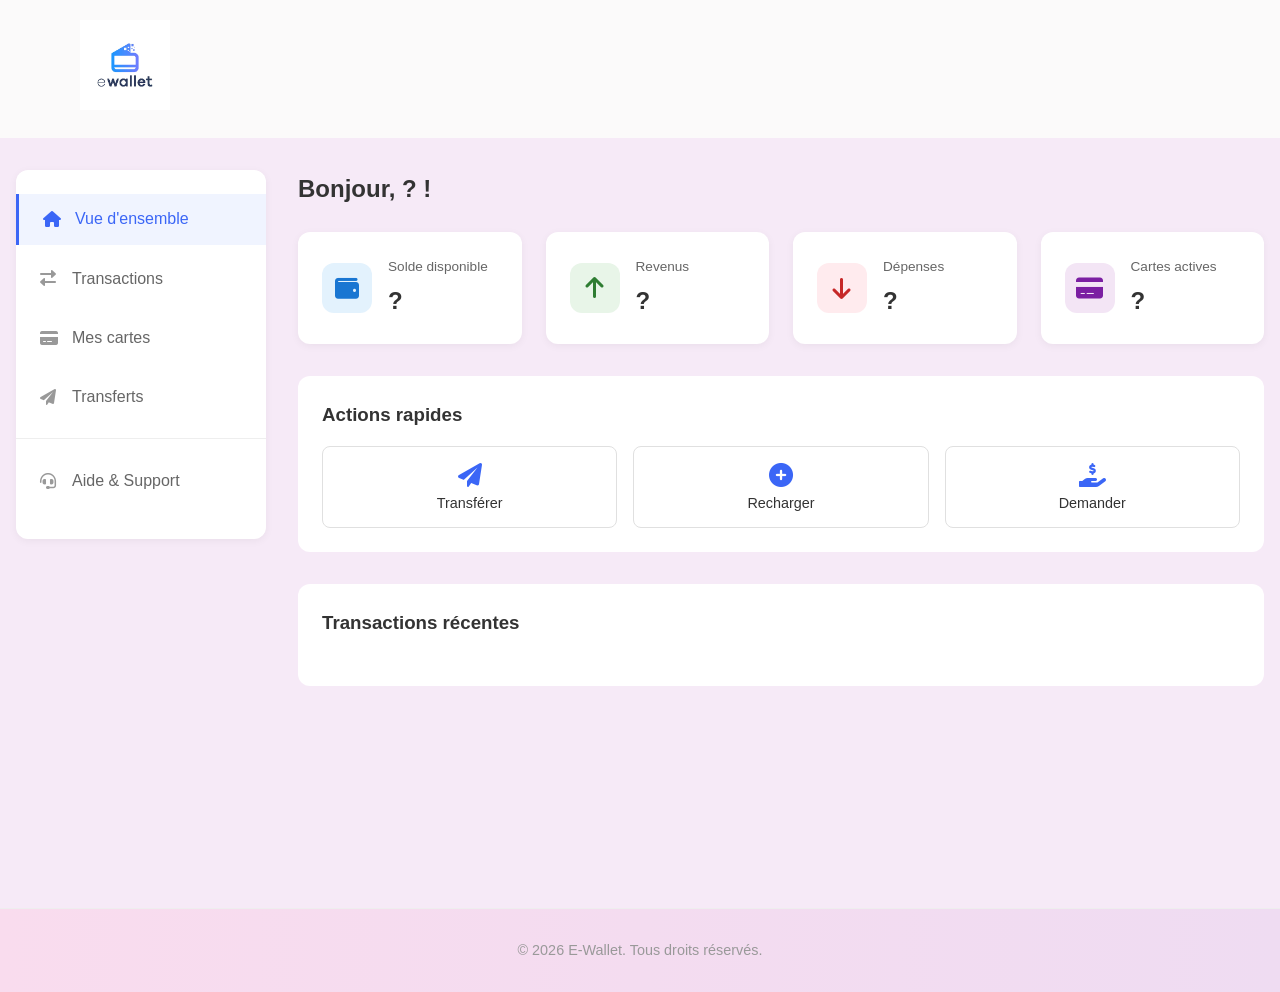
==== commit 64ffd349: "added recharge" ====
--- a/src/views/dashboard.html
+++ b/src/views/dashboard.html
@@ -1,243 +1,343 @@
-<!DOCTYPE html>
+<!doctype html>
 <html lang="fr">
-<head>
-  <meta charset="UTF-8">
-  <meta name="viewport" content="width=device-width, initial-scale=1.0">
-  <title>E-Wallet | Tableau de bord</title>
-  <link rel="stylesheet" href="../css/styles.css">
-  <link rel="stylesheet" href="https://cdnjs.cloudflare.com/ajax/libs/font-awesome/6.0.0/css/all.min.css">
-</head>
-<body>
-  <header>
-    <nav class="navbar">
-      <a href="/index.html" class="logo">
-        <img src="../../assets/e-wallet-logo.avif" alt="Logo E-Wallet">
-      </a>
-      <ul class="nav-links"></ul>
-    </nav>
-  </header>
-
-  <main class="dashboard-main">
-    <div class="dashboard-container">
-      
-      <aside class="dashboard-sidebar">
-        <nav class="sidebar-nav">
-          <ul>
-            <li class="active">
-              <a href="#overview">
-                <i class="fas fa-home"></i>
-                <span>Vue d'ensemble</span>
-              </a>
-            </li>
-            <li>
-              <a href="#transactions">
-                <i class="fas fa-exchange-alt"></i>
-                <span>Transactions</span>
-              </a>
-            </li>
-            <li>
-              <a href="#cards">
-                <i class="fas fa-credit-card"></i>
-                <span>Mes cartes</span>
-              </a>
-            </li>
-            <li>
-              <a href="#transfers">
-                <i class="fas fa-paper-plane"></i>
-                <span>Transferts</span>
-              </a>
-            </li>
-            <li class="separator"></li>
-            <li>
-              <a href="#support">
-                <i class="fas fa-headset"></i>
-                <span>Aide & Support</span>
-              </a>
-            </li>
-          </ul>
-        </nav>
-      </aside>
-
-      <div class="dashboard-content">
-        
-        <section id="overview" class="dashboard-section active">
-          <div class="section-header">
-            <h2>Bonjour, <span id="greetingName">?</span> !</h2>
-            <p class="date-display" id="currentDate"></p>
-          </div>
-
-          <div class="summary-cards">
-            <div class="summary-card">
-              <div class="card-icon blue">
-                <i class="fas fa-wallet"></i>
-              </div>
-              <div class="card-details">
-                <span class="card-label">Solde disponible</span>
-                <span class="card-value" id="availableBalance">?</span>
-              </div>
-            </div>
-
-            <div class="summary-card">
-              <div class="card-icon green">
-                <i class="fas fa-arrow-up"></i>
-              </div>
-              <div class="card-details">
-                <span class="card-label">Revenus</span>
-                <span class="card-value" id="monthlyIncome">?</span>
-              </div>
-            </div>
-
-            <div class="summary-card">
-              <div class="card-icon red">
-                <i class="fas fa-arrow-down"></i>
-              </div>
-              <div class="card-details">
-                <span class="card-label">Dépenses</span>
-                <span class="card-value" id="monthlyExpenses">?</span>
-              </div>
-            </div>
-
-            <div class="summary-card">
-              <div class="card-icon purple">
-                <i class="fas fa-credit-card"></i>
-              </div>
-              <div class="card-details">
-                <span class="card-label">Cartes actives</span>
-                <span class="card-value" id="activeCards">?</span>
-              </div>
-            </div>
-          </div>
-
-          <div class="quick-actions">
-            <h3>Actions rapides</h3>
-            <div class="action-buttons">
-              <button class="action-btn" id="quickTransfer" type="button">
-                <i class="fas fa-paper-plane"></i>
-                <span>Transférer</span>
-              </button>
-              <button class="action-btn" id="quickTopup" type="button">
-                <i class="fas fa-plus-circle"></i>
-                <span>Recharger</span>
-              </button>
-              <button class="action-btn" id="quickRequest" type="button">
-                <i class="fas fa-hand-holding-usd"></i>
-                <span>Demander</span>
-              </button>
-            </div>
-          </div>
-          
-          <div class="recent-transactions">
+  <head>
+    <meta charset="UTF-8" />
+    <meta name="viewport" content="width=device-width, initial-scale=1.0" />
+    <title>E-Wallet | Tableau de bord</title>
+    <link rel="stylesheet" href="../css/styles.css" />
+    <link
+      rel="stylesheet"
+      href="https://cdnjs.cloudflare.com/ajax/libs/font-awesome/6.0.0/css/all.min.css"
+    />
+  </head>
+  <body>
+    <header>
+      <nav class="navbar">
+        <a href="/index.html" class="logo">
+          <img src="../../assets/e-wallet-logo.avif" alt="Logo E-Wallet" />
+        </a>
+        <ul class="nav-links"></ul>
+      </nav>
+    </header>
+
+    <main class="dashboard-main">
+      <div class="dashboard-container">
+        <aside class="dashboard-sidebar">
+          <nav class="sidebar-nav">
+            <ul>
+              <li class="active">
+                <a href="#overview">
+                  <i class="fas fa-home"></i>
+                  <span>Vue d'ensemble</span>
+                </a>
+              </li>
+              <li>
+                <a href="#transactions">
+                  <i class="fas fa-exchange-alt"></i>
+                  <span>Transactions</span>
+                </a>
+              </li>
+              <li>
+                <a href="#cards">
+                  <i class="fas fa-credit-card"></i>
+                  <span>Mes cartes</span>
+                </a>
+              </li>
+              <li>
+                <a href="#transfers">
+                  <i class="fas fa-paper-plane"></i>
+                  <span>Transferts</span>
+                </a>
+              </li>
+              <li class="separator"></li>
+              <li>
+                <a href="#support">
+                  <i class="fas fa-headset"></i>
+                  <span>Aide & Support</span>
+                </a>
+              </li>
+            </ul>
+          </nav>
+        </aside>
+
+        <div class="dashboard-content">
+          <section id="overview" class="dashboard-section active">
             <div class="section-header">
-              <h3>Transactions récentes</h3>
-            </div>
-            <div class="transactions-list" id="recentTransactionsList"></div>
-          </div>
-        </section>
-
-        <section id="cards" class="dashboard-section">
-          <div class="section-header">
-            <h2>Mes cartes</h2>
-            <button class="btn btn-secondary" id="addCardBtn" type="button">
-              <i class="fas fa-plus"></i> Ajouter une carte
-            </button>
-          </div>
-          
-          <div class="cards-grid" id="cardsGrid">
-            <div class="card-item">
-              <div class="card-preview visa">
-                <div class="card-chip"></div>
-                <div class="card-number">?</div>
-                <div class="card-holder">?</div>
-                <div class="card-expiry">?</div>
-                <div class="card-type">?</div>
-              </div>
-              <div class="card-actions">
-                <button class="card-action" title="Définir par défaut" type="button">
-                  <i class="fas fa-star"></i>
+              <h2>Bonjour, <span id="greetingName">?</span> !</h2>
+              <p class="date-display" id="currentDate"></p>
+            </div>
+
+            <div class="summary-cards">
+              <div class="summary-card">
+                <div class="card-icon blue">
+                  <i class="fas fa-wallet"></i>
+                </div>
+                <div class="card-details">
+                  <span class="card-label">Solde disponible</span>
+                  <span class="card-value" id="availableBalance">?</span>
+                </div>
+              </div>
+
+              <div class="summary-card">
+                <div class="card-icon green">
+                  <i class="fas fa-arrow-up"></i>
+                </div>
+                <div class="card-details">
+                  <span class="card-label">Revenus</span>
+                  <span class="card-value" id="monthlyIncome">?</span>
+                </div>
+              </div>
+
+              <div class="summary-card">
+                <div class="card-icon red">
+                  <i class="fas fa-arrow-down"></i>
+                </div>
+                <div class="card-details">
+                  <span class="card-label">Dépenses</span>
+                  <span class="card-value" id="monthlyExpenses">?</span>
+                </div>
+              </div>
+
+              <div class="summary-card">
+                <div class="card-icon purple">
+                  <i class="fas fa-credit-card"></i>
+                </div>
+                <div class="card-details">
+                  <span class="card-label">Cartes actives</span>
+                  <span class="card-value" id="activeCards">?</span>
+                </div>
+              </div>
+            </div>
+
+            <div class="quick-actions">
+              <h3>Actions rapides</h3>
+              <div class="action-buttons">
+                <button class="action-btn" id="quickTransfer" type="button">
+                  <i class="fas fa-paper-plane"></i>
+                  <span>Transférer</span>
                 </button>
-                <button class="card-action" title="Geler la carte" type="button">
-                  <i class="fas fa-snowflake"></i>
+                <button class="action-btn" id="quickTopup" type="button">
+                  <i class="fas fa-plus-circle"></i>
+                  <span>Recharger</span>
                 </button>
-                <button class="card-action" title="Supprimer" type="button">
-                  <i class="fas fa-trash"></i>
+                <button class="action-btn" id="quickRequest" type="button">
+                  <i class="fas fa-hand-holding-usd"></i>
+                  <span>Demander</span>
                 </button>
               </div>
             </div>
-          </div>
-        </section>
+
+            <div class="recent-transactions">
+              <div class="section-header">
+                <h3>Transactions récentes</h3>
+              </div>
+              <div class="transactions-list" id="recentTransactionsList"></div>
+            </div>
+          </section>
+
+          <section id="cards" class="dashboard-section">
+            <div class="section-header">
+              <h2>Mes cartes</h2>
+              <button class="btn btn-secondary" id="addCardBtn" type="button">
+                <i class="fas fa-plus"></i> Ajouter une carte
+              </button>
+            </div>
+
+            <div class="cards-grid" id="cardsGrid">
+              <div class="card-item">
+                <div class="card-preview visa">
+                  <div class="card-chip"></div>
+                  <div class="card-number">?</div>
+                  <div class="card-holder">?</div>
+                  <div class="card-expiry">?</div>
+                  <div class="card-type">?</div>
+                </div>
+                <div class="card-actions">
+                  <button
+                    class="card-action"
+                    title="Définir par défaut"
+                    type="button"
+                  >
+                    <i class="fas fa-star"></i>
+                  </button>
+                  <button
+                    class="card-action"
+                    title="Geler la carte"
+                    type="button"
+                  >
+                    <i class="fas fa-snowflake"></i>
+                  </button>
+                  <button class="card-action" title="Supprimer" type="button">
+                    <i class="fas fa-trash"></i>
+                  </button>
+                </div>
+              </div>
+            </div>
+          </section>
+        </div>
+      </div>
+    </main>
+
+    <!-- Popup transfert -->
+    <div class="popup-overlay" id="transferPopup">
+      <div class="popup-content">
+        <div class="popup-header">
+          <h2>Effectuer un transfert</h2>
+          <button class="btn-close" id="closeTransferBtn" type="button">
+            <i class="fas fa-times"></i>
+          </button>
+        </div>
+
+        <div class="popup-body">
+          <form id="transferForm" class="transfer-form">
+            <div class="form-group">
+              <label for="beneficiary">
+                <i class="fas fa-user"></i> Bénéficiaire
+              </label>
+              <select id="beneficiary" name="beneficiary" required>
+                <option value="" disabled selected>
+                  Choisir un bénéficiaire
+                </option>
+              </select>
+            </div>
+
+            <div class="form-group">
+              <label for="sourceCard">
+                <i class="fas fa-credit-card"></i> Depuis ma carte
+              </label>
+              <select id="sourceCard" name="sourceCard" required>
+                <option value="" disabled selected>
+                  Sélectionner une carte
+                </option>
+              </select>
+            </div>
+
+            <div class="form-group">
+              <label for="amount"> <i></i> Montant </label>
+              <div class="amount-input">
+                <input
+                  type="number"
+                  id="amount"
+                  name="amount"
+                  min="1"
+                  step="0.01"
+                  placeholder="0.00"
+                  required
+                />
+                <span class="currency">MAD</span>
+              </div>
+            </div>
+
+            <div class="form-options">
+              <div class="checkbox-group">
+                <input
+                  type="checkbox"
+                  id="saveBeneficiary"
+                  name="saveBeneficiary"
+                />
+                <label for="saveBeneficiary">Enregistrer ce bénéficiaire</label>
+              </div>
+
+              <div class="checkbox-group">
+                <input
+                  type="checkbox"
+                  id="instantTransfer"
+                  name="instantTransfer"
+                />
+                <label for="instantTransfer"
+                  >Transfert instantané
+                  <span class="fee-badge">+13.4 MAD</span></label
+                >
+              </div>
+            </div>
+
+            <div class="form-actions">
+              <button
+                type="button"
+                class="btn btn-secondary"
+                id="cancelTransferBtn"
+              >
+                Annuler
+              </button>
+              <button
+                type="submit"
+                class="btn btn-primary"
+                id="submitTransferBtn"
+              >
+                <i class="fas fa-paper-plane"></i> Transférer
+              </button>
+            </div>
+          </form>
+        </div>
       </div>
     </div>
-  </main>
-
-  <!-- Popup transfert -->
-  <div class="popup-overlay" id="transferPopup">
-    <div class="popup-content">
-      <div class="popup-header">
-        <h2>Effectuer un transfert</h2>
-        <button class="btn-close" id="closeTransferBtn" type="button">
-          <i class="fas fa-times"></i>
-        </button>
-      </div>
-
-      <div class="popup-body">
-        <form id="transferForm" class="transfer-form">
-          <div class="form-group">
-            <label for="beneficiary">
-              <i class="fas fa-user"></i> Bénéficiaire
-            </label>
-            <select id="beneficiary" name="beneficiary" required>
-              <option value="" disabled selected>Choisir un bénéficiaire</option>
-            </select>
-          </div>
-
-          <div class="form-group">
-            <label for="sourceCard">
-              <i class="fas fa-credit-card"></i> Depuis ma carte
-            </label>
-            <select id="sourceCard" name="sourceCard" required>
-              <option value="" disabled selected>Sélectionner une carte</option>
-            </select>
-          </div>
-
-          <div class="form-group">
-            <label for="amount">
-              <i></i> Montant
-            </label>
-            <div class="amount-input">
-              <input type="number" id="amount" name="amount" min="1" step="0.01" placeholder="0.00" required>
-              <span class="currency">MAD</span>
-            </div>
-          </div>
-
-          <div class="form-options">
-            <div class="checkbox-group">
-              <input type="checkbox" id="saveBeneficiary" name="saveBeneficiary">
-              <label for="saveBeneficiary">Enregistrer ce bénéficiaire</label>
-            </div>
-            
-            <div class="checkbox-group">
-              <input type="checkbox" id="instantTransfer" name="instantTransfer">
-              <label for="instantTransfer">Transfert instantané <span class="fee-badge">+13.4 MAD</span></label>
-            </div>
-          </div>
-          
-          <div class="form-actions">
-            <button type="button" class="btn btn-secondary" id="cancelTransferBtn">
-              Annuler
-            </button>
-            <button type="submit" class="btn btn-primary" id="submitTransferBtn">
-              <i class="fas fa-paper-plane"></i> Transférer
-            </button>
-          </div>
-        </form>
+
+    <!-- Popup recharge -->
+<div class="popup-overlay" id="rechargerPopup">
+      <div class="popup-content">
+        <div class="popup-header">
+          <h2>Effectuer une recharge</h2>
+          <button class="btn-close" id="closeRechargerBtn" type="button">
+            <i class="fas fa-times"></i>
+          </button>
+        </div>
+
+        <div class="popup-body">
+          <form id="rechargerForm" class="transfer-form">
+            <div class="form-group">
+              <label for="rechargeCard">
+                <i class="fas fa-credit-card"></i> Depuis ma carte
+              </label>
+              <select id="rechargeCard" name="sourceCardR" required>
+                <option value="" disabled selected>
+                  Sélectionner une carte
+                </option>
+              </select>
+            </div>
+
+            <div class="form-group">
+              <label for="rechargeAmount"> <i></i> Montant </label>
+              <div class="amount-input">
+                <input
+                  type="number"
+                  id="rechargeAmount"
+                  name="amount"
+                  min="10"
+                  max="5000"
+                  step="0.01"
+                  placeholder="0.00"
+                  required
+                />
+                <span class="currency">MAD</span>
+              </div>
+            </div>
+
+            <div class="form-actions">
+              <button
+                type="button"
+                class="btn btn-secondary"
+                id="cancelRechargeBtn"
+              >
+                Annuler
+              </button>
+              <button
+                type="submit"
+                class="btn btn-primary"
+                id="submitRechargeBtn"
+              >
+                <i class="fas fa-paper-plane"></i> Recharger
+              </button>
+            </div>
+          </form>
+        </div>
       </div>
     </div>
-  </div>
-
-  <footer>
-    <p>&copy; 2026 E-Wallet. Tous droits réservés.</p>
-  </footer>
-
-  <script type="module" src="../controllers/dashboard.js"></script>
-</body>
-</html>+
+
+    <footer>
+      <p>&copy; 2026 E-Wallet. Tous droits réservés.</p>
+    </footer>
+
+    <script type="module" src="../Controllers/dashboard.js"></script>
+  </body>
+</html>
--- a/src/css/styles.css
+++ b/src/css/styles.css
@@ -1131,4 +1131,60 @@
   margin-bottom: 1rem;
   font-weight: 600;
   text-align: center;
+}
+
+/* =====================
+   POPUP OVERLAY
+===================== */
+.popup-overlay {
+  display: none;
+  position: fixed;
+  top: 0;
+  left: 0;
+  width: 100%;
+  height: 100%;
+  background: rgba(0, 0, 0, 0.5);
+  z-index: 1000;
+  justify-content: center;
+  align-items: center;
+}
+
+.popup-overlay.active {
+  display: flex;
+}
+
+.popup-content {
+  background: white;
+  border-radius: 20px;
+  padding: 2rem;
+  width: 90%;
+  max-width: 500px;
+  max-height: 90vh;
+  overflow-y: auto;
+  box-shadow: 0 20px 40px rgba(0, 0, 0, 0.2);
+}
+
+.popup-header {
+  display: flex;
+  justify-content: space-between;
+  align-items: center;
+  margin-bottom: 1.5rem;
+}
+
+.popup-header h2 {
+  margin: 0;
+  color: #333;
+}
+
+
+.recharge-form .form-group label i {
+  color: #3b66f6;
+}
+
+#submitRechargeBtn i {
+  margin-right: 8px;
+}
+
+.recharge-form .amount-input input {
+  padding-right: 80px;
 }
